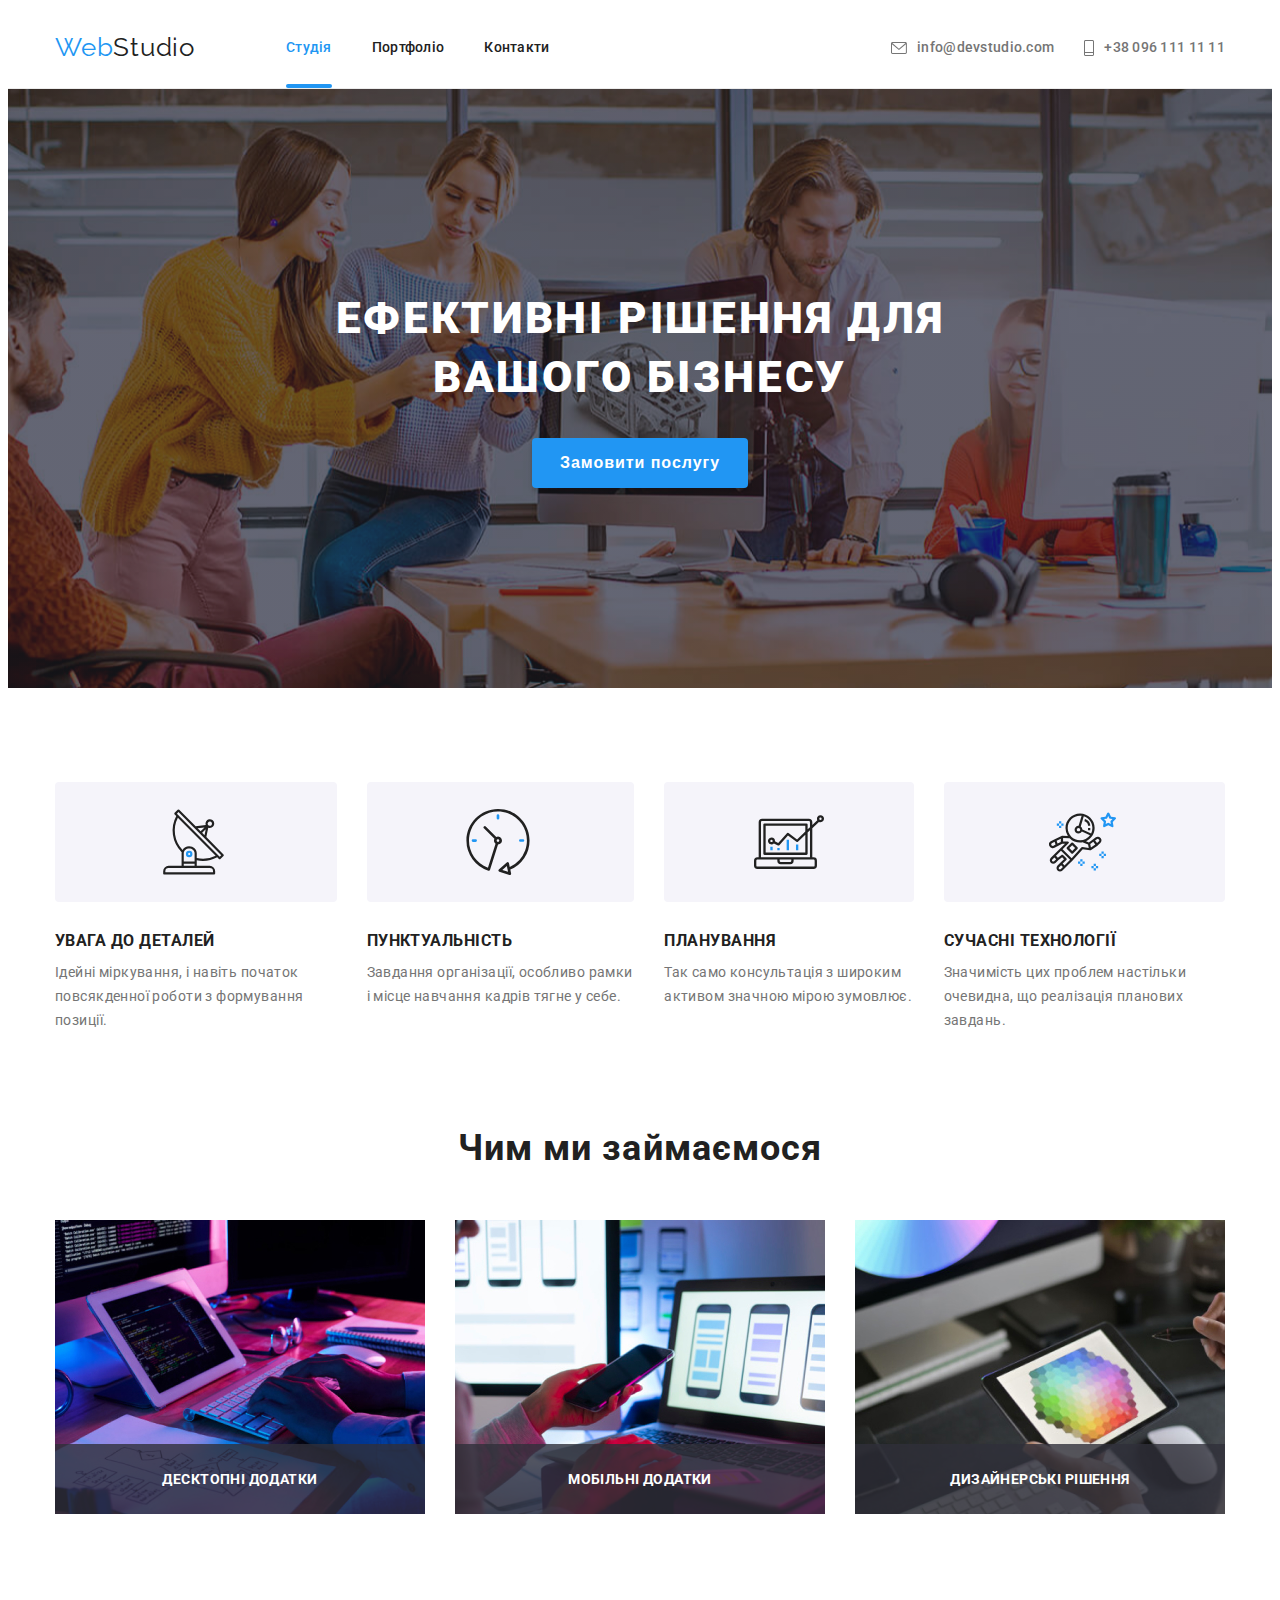
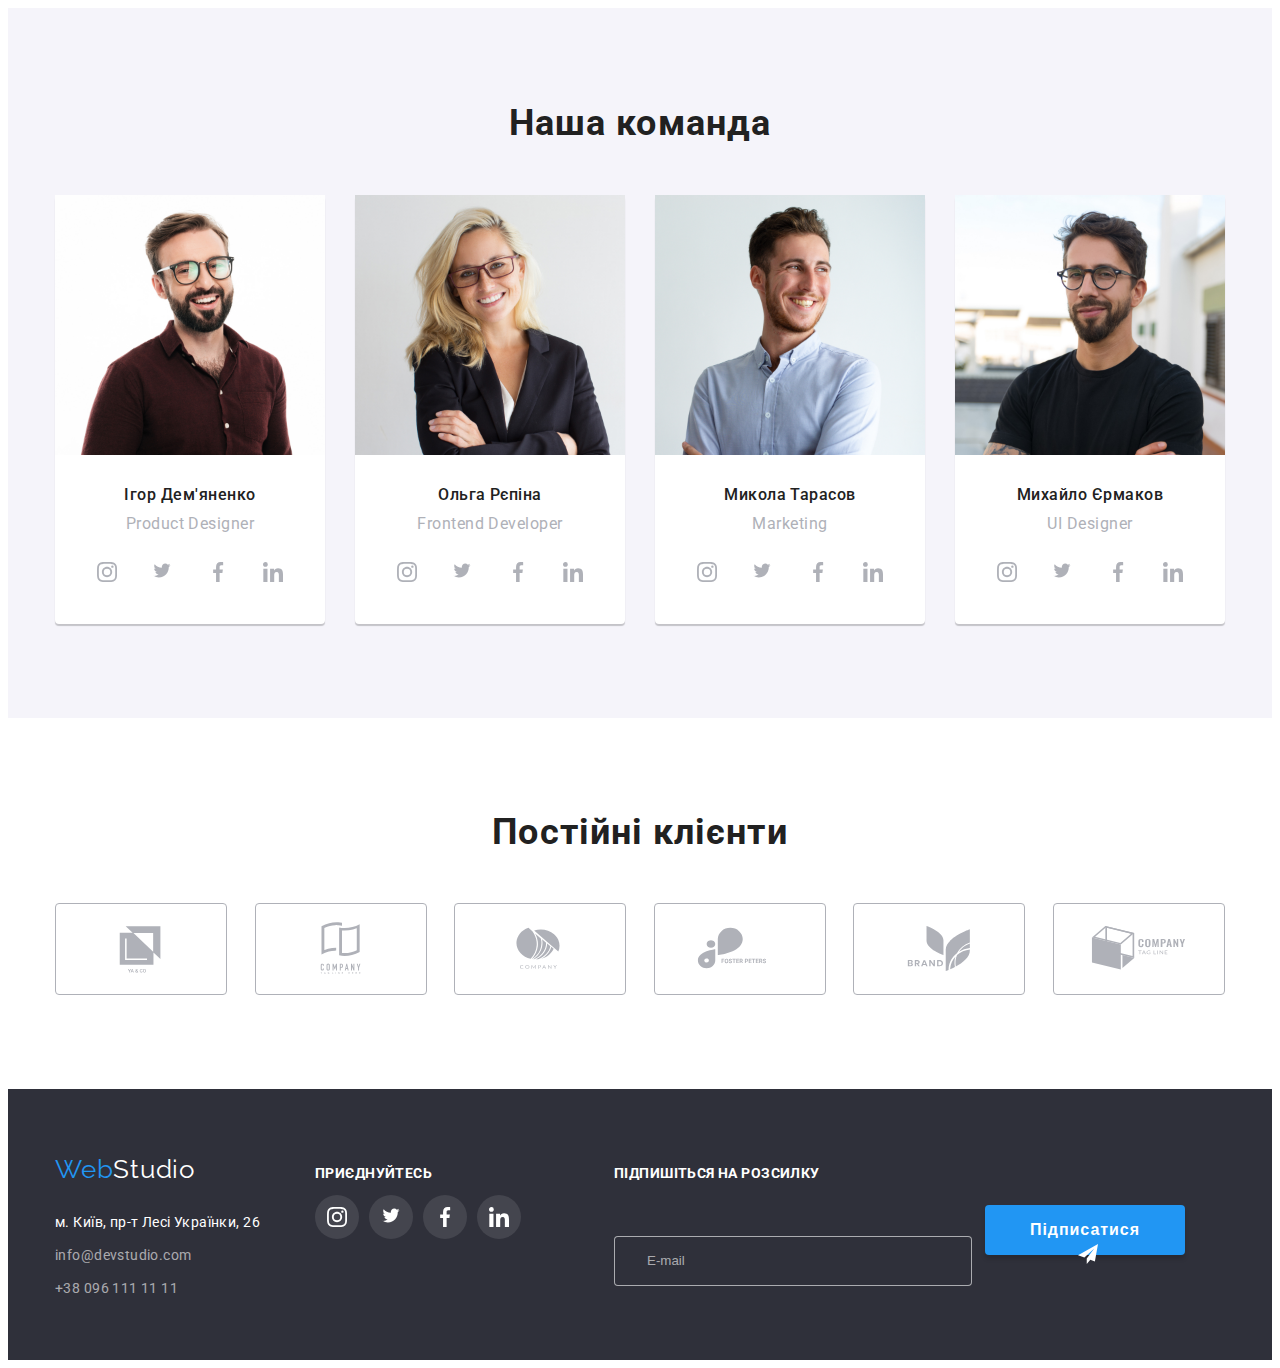
==== index.html @ 1c724699 "Home work 6" ====
<!DOCTYPE html>
<html lang="uk">

<head>
    <meta charset="UTF-8">
    <meta http-equiv="X-UA-Compatible" content="IE=edge">
    <meta name="viewport" content="width=device-width, initial-scale=1.0">
    <title>WebStudio</title>
    <link rel="preconnect" href="https://fonts.googleapis.com">
    <link rel="preconnect" href="https://fonts.gstatic.com" crossorigin>
    <link
        href="https://fonts.googleapis.com/css2?family=Raleway:wght@700&family=Roboto:wght@400;500;700;900&display=swap"
        rel="stylesheet">
    <link rel="stylesheet" href="https://cdnjs.cloudflare.com/ajax/libs/modern-normalize/1.1.0/modern-normalize.min.css"
        integrity="sha512-wpPYUAdjBVSE4KJnH1VR1HeZfpl1ub8YT/NKx4PuQ5NmX2tKuGu6U/JRp5y+Y8XG2tV+wKQpNHVUX03MfMFn9Q=="
        crossorigin="anonymous" referrerpolicy="no-referrer" />
    <link rel="stylesheet" href="./css/styles.css">
</head>

<body>
    <header class="header">
        <div class="container header-content">
            <nav class="menu-link">
                <a href="index.html" class="logo"><span class="blue">Web</span>Studio</a>
                <ul class="head-list">
                    <li class="list-nav"><a href="index.html" class="link active">Студія</a></li>
                    <li class="list-nav"><a href="portfolio.html" class="link">Портфоліо</a></li>
                    <li class="list-nav"><a href="" class="link">Контакти</a></li>
                </ul>
            </nav>

            <ul class="contacts">
                <li class="contacts-link">
                    <a href="mailto:info@devstudio.com" class="contact-link link">
                        <svg class="contact-icon envelope-contact">
                            <use href="./images/sprite.svg#icon-envelope" width="16px" height="12px"></use>
                        </svg><span>info@devstudio.com</span></a>
                </li>
                <li class="contacts-link">
                    <a href="tel:+380961111111" class="contact-link link">
                        <svg class="contact-icon phone-contact">
                            <use href="./images/sprite.svg#icon-mobile" width="10px" height="16px"></use>
                        </svg><span>+38 096 111 11 11</span></a>
                </li>
            </ul>
        </div>

    </header>


    <main>
        <!-- Ефективні рішення для вашого бізнесу -->
        <section class="interest hero">
            <div class="container">
                <h1 class="hero-title">Ефективні рішення для вашого бізнесу</h1>
                <button type="button" class="service" data-modal-open>Замовити послугу</button>
            </div>
        </section>

        <!-- Чим ми займаємося -->
        <section class="work-section">
            <div class="container">
                <h2 class="hidden">Плюси</h2>
                <ul class="work">
                    <li class="work-list">
                        <div class="work-preview">
                            <svg class="work-icon">
                                <use href="./images/sprite.svg#icon-antenna" width="65px" height="70px"></use>
                            </svg>

                        </div>
                        <h3 class="work-title">УВАГА ДО ДЕТАЛЕЙ</h3>
                        <p class="work-text">Ідейні міркування, і навіть початок повсякденної роботи з формування
                            позиції.
                        </p>
                    </li>
                    <li class="work-list">
                        <div class="work-preview">
                            <svg class="work-icon">
                                <use href="./images/sprite.svg#icon-clock" width="66px" height="70px"></use>
                            </svg>
                        </div>
                        <h3 class="work-title">ПУНКТУАЛЬНІСТЬ</h3>
                        <p class="work-text">Завдання організації, особливо рамки і місце навчання кадрів тягне у себе.
                        </p>
                    </li>
                    <li class="work-list">
                        <div class="work-preview">
                            <svg class="work-icon">
                                <use href="./images/sprite.svg#icon-diagram" width="70px" height="70px"></use>
                            </svg>
                        </div>
                        <h3 class="work-title">ПЛАНУВАННЯ</h3>
                        <p class="work-text">Так само консультація з широким активом значною мірою зумовлює.</p>
                    </li>
                    <li class="work-list">
                        <div class="work-preview">
                            <svg class="work-icon">
                                <use href="./images/sprite.svg#icon-astronaut" width="67px" height="70px"></use>
                            </svg>
                        </div>
                        <h3 class="work-title">СУЧАСНІ ТЕХНОЛОГІЇ</h3>
                        <p class="work-text">Значимість цих проблем настільки очевидна, що реалізація планових завдань.
                        </p>
                    </li>
                </ul>
            </div>
        </section>
        <section class="interest">
            <div class="container examples">
                <h2 class="examples-title">Чим ми займаємося</h2>
                <ul class="examples-list">
                    <li class="examples-list-li"><img src="./images/direction1.jpg" alt="напрям один" width="370">
                        <p class="examples-text">Десктопні додатки</p>
                    </li>
                    <li class="examples-list-li"><img src="./images/direction2.jpg" alt="напрям два" width="370">
                        <p class="examples-text">Мобільні додатки</p>
                    </li>
                    <li class="examples-list-li"><img src="./images/direction3.jpg" alt="напрям три" width="370">
                        <p class="examples-text">Дизайнерські рішення</p>
                    </li>
                </ul>
            </div>
        </section>

        <!-- Наша команда -->
        <section class="our-team interest">
            <div class="container">
                <h2 class="section-title">Наша команда</h2>
                <ul class="best-team">
                    <li class="best-team-item">

                        <img src="./images/igor.jpg" alt="перший член команди" width="270">
                        <div class="best-team-descr">
                            <h3 class="name">Ігор Дем'яненко</h3>
                            <p class="profession" lang="en">Product Designer</p>
                            <ul class="reset-list team-device">
                                <li>
                                    <a href="" class="apps">
                                        <svg class="team-application">
                                            <use href="./images/sprite.svg#icon-instagram" width="20px" height="20px">
                                            </use>
                                        </svg>
                                    </a>
                                </li>
                                <li>
                                    <a href="" class="apps">
                                        <svg class="team-application">
                                            <use href="./images/sprite.svg#icon-twitter" width="20" height="17"></use>
                                        </svg>
                                    </a>
                                </li>
                                <li>
                                    <a href="" class="apps">
                                        <svg class="team-application">
                                            <use href="./images/sprite.svg#icon-facebook" width="20px" height="20">
                                            </use>
                                        </svg>
                                    </a>
                                </li>
                                <li>
                                    <a href="" class="apps">
                                        <svg class="team-application">
                                            <use href="./images/sprite.svg#icon-linkedin" width="20" height="20"></use>
                                        </svg>
                                    </a>
                                </li>
                            </ul>
                        </div>
                    </li>
                    <li class="best-team-item">
                        <img src="./images/olga.jpg" alt="другий член команди" width="270">
                        <div class="best-team-descr">
                            <h3 class="name">Ольга Рєпіна</h3>
                            <p class="profession">Frontend Developer</p>
                            <ul class="reset-list team-device">
                                <li>
                                    <a href="" class="apps">
                                        <svg class="team-application">
                                            <use href="./images/sprite.svg#icon-instagram" width="20px" height="20px">
                                            </use>
                                        </svg>
                                    </a>
                                </li>
                                <li>
                                    <a href="" class="apps">
                                        <svg class="team-application">
                                            <use href="./images/sprite.svg#icon-twitter" width="20" height="17"></use>
                                        </svg>
                                    </a>
                                </li>
                                <li>
                                    <a href="" class="apps">
                                        <svg class="team-application">
                                            <use href="./images/sprite.svg#icon-facebook" width="20px" height="20">
                                            </use>
                                        </svg>
                                    </a>
                                </li>
                                <li>
                                    <a href="" class="apps">
                                        <svg class="team-application">
                                            <use href="./images/sprite.svg#icon-linkedin" width="20" height="20"></use>
                                        </svg>
                                    </a>
                                </li>
                            </ul>
                        </div>
                    </li>
                    <li class="best-team-item">
                        <img src="./images/mykola.jpg" alt="третій член команди" width="270">
                        <div class="best-team-descr">
                            <h3 class="name">Микола Тарасов</h3>
                            <p class="profession" lang="en">Marketing</p>
                            <ul class="reset-list team-device">
                                <li>
                                    <a href="" class="apps">
                                        <svg class="team-application">
                                            <use href="./images/sprite.svg#icon-instagram" width="20px" height="20px">
                                            </use>
                                        </svg>
                                    </a>
                                </li>
                                <li>
                                    <a href="" class="apps">
                                        <svg class="team-application">
                                            <use href="./images/sprite.svg#icon-twitter" width="20" height="17"></use>
                                        </svg>
                                    </a>
                                </li>
                                <li>
                                    <a href="" class="apps">
                                        <svg class="team-application">
                                            <use href="./images/sprite.svg#icon-facebook" width="20px" height="20">
                                            </use>
                                        </svg>
                                    </a>
                                </li>
                                <li>
                                    <a href="" class="apps">
                                        <svg class="team-application">
                                            <use href="./images/sprite.svg#icon-linkedin" width="20" height="20"></use>
                                        </svg>
                                    </a>
                                </li>
                            </ul>
                        </div>
                    </li>
                    <li class="best-team-item">
                        <img src="./images/mykhailo.jpg" alt="четвертий член команди" width="270">
                        <div class="best-team-descr">
                            <h3 class="name">Михайло Єрмаков</h3>
                            <p class="profession" lang="en">UI Designer</p>
                            <ul class="reset-list team-device">
                                <li>
                                    <a href="" class="apps">
                                        <svg class="team-application">
                                            <use href="./images/sprite.svg#icon-instagram" width="20px" height="20px">
                                            </use>
                                        </svg>
                                    </a>
                                </li>
                                <li>
                                    <a href="" class="apps">
                                        <svg class="team-application">
                                            <use href="./images/sprite.svg#icon-twitter" width="20" height="17"></use>
                                        </svg>
                                    </a>
                                </li>
                                <li>
                                    <a href="" class="apps">
                                        <svg class="team-application">
                                            <use href="./images/sprite.svg#icon-facebook" width="20px" height="20">
                                            </use>
                                        </svg>
                                    </a>
                                </li>
                                <li>
                                    <a href="" class="apps">
                                        <svg class="team-application">
                                            <use href="./images/sprite.svg#icon-linkedin" width="20" height="20"></use>
                                        </svg>
                                    </a>
                                </li>
                            </ul>
                        </div>
                    </li>
                </ul>
            </div>
        </section>
        <section class="clients">
            <div class="container">
                <h2 class="clients-regular">Постійні клієнти</h2>
                <ul class="reset-list clients-picture">
                    <li class="clients-descr">
                        <a href="" class="clients-company">
                            <svg class="clients-name">
                                <use href="./images/sprite.svg#icon-yaco" width="106" height="60"></use>
                            </svg>

                        </a>
                    </li>

                    <li class="clients-descr">
                        <a href="" class="clients-company">
                            <svg class="clients-name">
                                <use href="./images/sprite.svg#icon-tagline" width="106" height="60"></use>
                            </svg>
                        </a>
                    </li>
                    <li class="clients-descr">
                        <a href="" class="clients-company">
                            <svg class="clients-name">
                                <use href="./images/sprite.svg#icon-company" width="106" height="60"></use>
                            </svg>
                        </a>
                    </li>
                    <li class="clients-descr">
                        <a href="" class="clients-company">
                            <svg class="clients-name">
                                <use href="./images/sprite.svg#icon-foster" width="106" height="60"></use>
                            </svg>
                        </a>
                    </li>
                    <li class="clients-descr">
                        <a href="" class="clients-company">
                            <svg class="clients-name">
                                <use href="./images/sprite.svg#icon-brand" width="106" height="60"></use>
                            </svg>
                        </a>
                    </li>
                    <li class="clients-descr">
                        <a href="" class="clients-company">
                            <svg class="clients-name">
                                <use href="./images/sprite.svg#icon-companytagline" width="106" height="60"></use>
                            </svg>
                        </a>
                    </li>

                </ul>
            </div>
        </section>
    </main>
    <footer class="footer">
        <div class="container footer-wrapper">
            <div class="footer-option">
                <a href="index.html" class="logo-footer"><span class="blue">Web</span>Studio</a>
                <address>

                    <ul class="footer-list">
                        <li class="footer-list-item">
                            <a href="https://www.google.com/maps/place/%D0%9B%D0%B5%D1%81%D0%B8+%D0%A3%D0%BA%D1%80%D0%B0%D0%B8%D0%BD%D0%BA%D0%B8+7/@50.4340225,30.5316546,17z/data=!3m1!4b1!4m5!3m4!1s0x40d4cfd612e83011:0x87edecf81f4151b6!8m2!3d50.4340225!4d30.5316546"
                                class="footer-list">м.
                                Київ, пр-т Лесі Українки, 26</a>
                        </li>
                        <li class="footer-list-item">
                            <a href="mailto:info@devstudio.com" class="footer-nav">info@devstudio.com</a>
                        </li>
                        <li class="footer-list-item">
                            <a href="tel:+380961111111" class="footer-nav">+38 096 111 11 11</a>
                        </li>
                    </ul>
                </address>
            </div>
            <div class="footer-apps">
                <p class="enjoy">приєднуйтесь</p>
                <ul class="reset-list footer-list-nav">

                    <li>
                        <a href="" class="apps social-apps">
                            <svg class="team-application">
                                <use href="./images/sprite.svg#icon-instagram" width="20px" height="20px"></use>
                            </svg>
                        </a>
                    </li>
                    <li>
                        <a href="" class="apps social-apps">
                            <svg class="team-application">
                                <use href="./images/sprite.svg#icon-twitter" width="20" height="17"></use>
                            </svg>
                        </a>
                    </li>
                    <li>
                        <a href="" class="apps social-apps">
                            <svg class="team-application">
                                <use href="./images/sprite.svg#icon-facebook" width="20px" height="20"></use>
                            </svg>
                        </a>
                    </li>
                    <li>
                        <a href="" class="apps social-apps">
                            <svg class="team-application">
                                <use href="./images/sprite.svg#icon-linkedin" width="20" height="20"></use>
                            </svg>
                        </a>
                    </li>
                </ul>
            </div>



            <form class="footer-form">
                <div class="footer-form-filing">
                    <p class="footer-input-item">Підпишіться на розсилку</p>
                    <label class="footer-label" for="mail"></label>
                    <input class="footer-input" type="email" name="mail" id="mail" placeholder="E-mail">
                    <button class="footer-input-btn" type="submit"><span class="footer-input-text">Підписатися</span>
                        <svg class="footer-icon-input">
                            <use href="./images/sprite.svg#icon-icon-send" width="20" height="20">
                            </use>
                        </svg></button>
                </div>
            </form>
        </div>

    </footer>



    <div class="backdrop is-hidden" data-modal="">
        <div class="modal">
            <button class="close-btn-modal" data-modal-close>
                <svg class="btn-modal" width="12" height="12">
                    <use href="./images/sprite.svg#icon-close">
                    </use>
                </svg> </button>


            <form class="form">
                <p class="form-title">Залиште свої дані, ми вам передзвонимо</p>

                <label for="name" class="form-label">Ім'я</label>
                <div class="modal-wrap">
                    <input class=" form-input " type="text" name="name" id="name" />
                    <svg class="modal-icon">
                        <use href="./images/sprite.svg#icon-person" width="18" height="18">
                        </use>
                    </svg>
                </div>

                <label for="tel" class="form-label">Телефон</label>
                <div class="modal-wrap ">
                    <input class="form-input" type="tel" name="tel" id="tel" />
                    <svg class="modal-icon" width="13" height="13">
                        <use href="./images/sprite.svg#icon-phone-black-18dp-1">
                        </use>
                    </svg>
                </div>

                <label for="mail" class="form-label">Пошта</label>
                <div class="modal-wrap">
                    <input class="form-input" type="email" name="mail" id="mail" />
                    <svg class="modal-icon" width="15" height="12">
                        <use href="./images/sprite.svg#icon-email-black-18dp-1">
                        </use>
                    </svg>
                </div>



                <label for="mail" class="comment form-label">Коментар</label>
                <textarea class="form-input modal-area" id="comment" placeholder="Введіть текст"></textarea>


                <input class="checkbox-input" type="checkbox" name="text" value="text" id="text">
                <label class="modal-checkbox" for="text">
                    <div class="costom-checkbox">
                        <svg class="checkbox-icon" widht="11" height="8">
                            <use href="./images/sprite.svg#icon-Vector-6"></use>
                        </svg>
                    </div>
                    <p class="checkbox-text-item">Погоджуюся з розсилкою та
                        приймаю <a href="" class="modal-checkbox-signature">Умови
                            договору</a></p>
                </label>







                <button class="form-btn form-input" type="submit">Відправити</button>
            </form>
        </div>
    </div>
    <script src="./js/modal.js"></script>
</body>

</html>
---- css/styles.css ----
html {
  box-sizing: border-box;
}

*,
*::before,
*::after {
  box-sizing: inherit;
}

:root {
  --title-text-color: #212121;
  --main-color-text: #757575;
  --secondary-color-text: #2196F3;
  --body-color-basic: #FFFFFF;
  --button-background: rgba(245, 244, 250, 1);
  --icon-color: rgba(175, 177, 184, 1);
}

body {
  font-family: 'Roboto', sans-serif;
  background-color: var(--body-color-basic);
  color: var(--title-text-color);
  font-size: 14px;

}

.hidden {
  visibility: hidden;
  overflow: hidden;
  height: 0;
  margin: 0;
}

.reset-list {
  margin: 0;
  padding: 0;
}

.reset-list li {
  list-style: none;
}

.interest {
  padding-top: 94px;
  padding-bottom: 94px;
}

.container {
  box-sizing: border-box;
  width: 1200px;
  padding: 0 15px;
  margin: 0 auto;
}

/* head */
.header {
  border-bottom: 1px solid rgba(236, 236, 236, 1);
}

.header-content {
  display: flex;
  justify-content: space-between;
  align-items: center;
}

.menu-link {
  display: flex;
  justify-content: space-between;
  align-items: center;
}

.logo {
  font-family: 'Raleway', sans-serif;
  font-size: 26px;
  line-height: 1.6;
  margin-right: 91px;
  text-decoration: none;
  color: var(--title-text-color);
  letter-spacing: 0.03em;

}

.logo .blue {
  color: var(--secondary-color-text);
}

.white {
  color: var(--body-color-basic);
}

.head-list {
  padding: 0;
  margin: 0;
  align-items: center;
  display: flex;
  letter-spacing: 0.02em;
  list-style: none;
}

.list-nav {
  padding-top: 30px;
  padding-bottom: 30px;
  margin-right: 40px;


}

.list-nav:last-child {
  margin: 0;
}

.link {
  position: relative;
  font-weight: 500;
  line-height: 1.4;
  text-decoration: none;
  color: var(--title-text-color);
  letter-spacing: 0.02em;
  transition-duration: 250ms;
  transition-property: color;
  transition-timing-function: cubic-bezier(0.4, 0, 0.2, 1);


}

.contacts .link {
  color: var(--main-color-text);
}

.link:hover,
.link:focus,
.link.active {
  color: var(--secondary-color-text);

}

.link.active::after {
  content: '';
  position: absolute;
  left: 0;
  bottom: -33px;

  display: block;
  width: 100%;
  height: 4px;
  border-radius: 2px;
  background-color: var(--secondary-color-text);

}



.contacts {
  display: flex;
  list-style-type: none;
  margin: 0;
  padding: 0;
}



.contacts-link {

  margin-right: 30px;

}

.contact-link {
  display: flex;
  gap: 10px;
  align-items: center;
  transition-duration: 250ms;
  transition-property: color, fill;
  transition-timing-function: cubic-bezier(0.4, 0, 0.2, 1);
}


.contact-link:hover .contact-icon,
.contact-link:focus .contact-icon {
  fill: var(--secondary-color-text);

}

.phone-contact {
  width: 10px;
  height: 16px;
}

.envelope-contact {
  width: 16px;
  height: 12px;
}

.contact-icon {
  fill: var(--main-color-text);
}


.contacts li:last-child {
  margin-right: 0;
}


/* main studio */

/* choose */
.hero {
  background-color: #2F303A;
  text-align: center;
  padding-top: 200px;
  padding-bottom: 200px;
  background-image: linear-gradient(rgba(47, 48, 58, 0.4), rgba(47, 48, 58, 0.4)), url(../images/bg.png);
  background-position: center;
  background-repeat: no-repeat;
  max-width: 1600px;
  margin: 0 auto;
}

.hero-title {
  margin: 0 auto 30px auto;
  width: 696px;
  color: var(--body-color-basic);
  font-weight: 900;
  font-size: 44px;
  line-height: 1.36;
  text-transform: uppercase;
  text-align: center;
  letter-spacing: 0.06em;
}

.service {
  width: 216px;
  height: 50px;
  border: none;
  background: var(--secondary-color-text);
  box-shadow: 0px 4px 4px rgba(0, 0, 0, 0.15);
  border-radius: 4px;
  font-weight: 700;
  font-size: 16px;
  line-height: 1.9;
  text-align: center;
  color: var(--body-color-basic);
  cursor: pointer;
  letter-spacing: 0.06em;
}

/* <!-- Чим ми займаємося --> */
.work-section {
  padding: 94px 0 0 0;
}

.work {
  display: flex;
  gap: 30px;
  margin: 0;
  padding: 0;
  justify-content: space-between;
  line-height: 1.2;
  color: var(--title-text-color);
  list-style: none;
}


.work-title {
  line-height: 1.15;
  text-transform: uppercase;
  letter-spacing: 0.03em;
  padding: 0;
  margin: 0;
}


.work-text {
  line-height: 1.71;
  color: var(--main-color-text);
  letter-spacing: 0.03em;
  padding: 0;
  margin: 10px 0 0 0;
}

.work-preview {

  display: flex;
  justify-content: center;
  align-items: center;
  text-align: center;
  margin-bottom: 30px;
  border-radius: 4px;
  min-height: 120px;
  background-color: var(--button-background);
}



.examples-text {
  position: absolute;
  background-color: rgba(47, 48, 58, 0.8);
  width: 100%;


}


.work-icon {
  width: 70px;
  height: 70px;
}

/* Приклади */
.examples-title {
  padding: 0;
  margin: 0 0 50px 0;
  font-size: 36px;
  Line-height: 1.2;
  letter-spacing: 0.03em;
  text-align: center;
  color: var(--title-text-color);
  letter-spacing: 0.03em;
}

img {
  display: block;
}

.examples-list {
  display: flex;
  justify-content: space-between;
  list-style-type: none;
  margin: 0;
  padding: 0;
}

.examples-list-li {
  position: relative;
}

.examples-text {
  position: absolute;
  display: flex;
  justify-content: center;
  align-items: center;
  bottom: 0;
  left: 0;
  margin: 0;
  width: 100%;
  height: 70px;
  font-weight: 700;
  letter-spacing: 0.03em;
  text-transform: uppercase;
  background-color: rgba(47, 48, 58, 0.8);

  color: var(--body-color-basic);
}

.examples-list li:last-child {
  margin-right: 0;
}

/* < !-- Наша команда --> */
.section-title {
  margin: 0 0 50px 0;
  font-size: 36px;
  line-height: 1.2;
  text-align: center;
  letter-spacing: 0.03em;
}

.our-team {

  background-color: rgba(245, 244, 250, 1);
}

.best-team {
  display: flex;
  padding: 0;
  margin: 0;
  font-size: 36px;
  line-height: 1.2;
  color: var(--title-text-color);
  list-style-type: none;
  letter-spacing: 0.03em;
}


.best-team-item {
  margin-right: 30px;
  background-color: var(--body-color-basic);
  border-radius: 4px;
  box-shadow: 0px 2px 1px 0px rgba(0, 0, 0, 0.2);

}

.team-application {
  fill: var(--icon-color);
  width: 20px;
  height: 20px;
}

.apps.social-apps .team-application {
  fill: var(--body-color-basic);
}

.apps {
  display: flex;
  justify-content: center;
  align-items: center;
  text-decoration: none;
  width: 44px;
  height: 44px;
  border-radius: 50%;
  background-color: rgba(255, 255, 255, 0.1);
  margin-right: 10px;
  transition-duration: 250ms;
  transition-property: background-color;
  transition-timing-function: cubic-bezier(0.4, 0, 0.2, 1);

}

.apps:last-child {
  margin-right: 0;
}

.apps:hover,
.apps:focus {
  background-color: var(--secondary-color-text);
}

.apps:hover .team-application,
.apps:focus .team-application {
  fill: var(--body-color-basic);
}



.team-device {
  display: flex;
  justify-content: space-between;
  margin-top: 16px;
}

.best-team-item:last-child {
  margin-right: 0;
}

.best-team-descr {
  padding: 30px;
}

.name {
  font-weight: 500;
  margin: 0 0 10px 0;
  font-size: 16px;
  line-height: 1.2;
  letter-spacing: 0.03em;
  text-align: center;
}

.profession {
  color: var(--icon-color);
  margin: 0;
  font-size: 16px;
  line-height: 1.2;
  text-align: center;
  letter-spacing: 0.03em;
}

/* заголовок */
.clients-regular {
  margin: 0 0 50px 0;
  padding: 0;
  text-align: center;
  font-size: 36px;
  line-height: 1.16;
  letter-spacing: 0.03em;
}

.clients {
  padding: 94px 0;
}

.clients-list {
  display: flex;
}

.clients-picture {
  display: flex;
  margin: 0;
  justify-content: space-between;
  align-items: center;

  list-style: none;
  padding: 0;
}

.clients-company {
  display: flex;
  justify-content: center;
  align-items: center;
  width: 172px;
  height: 92px;
  border: 1px solid var(--icon-color);
  border-radius: 4px;
  transition-duration: 250ms;
  transition-property: bordrer-color, fill;
  transition-timing-function: cubic-bezier(0.4, 0, 0.2, 1);


}

.clients-descr {
  display: flex;
}

.clients-name {
  width: 106px;
  height: 60px;
  fill: var(--icon-color);
}

.clients-company:hover .clients-name,
.clients-company:focus .clients-name {
  fill: var(--secondary-color-text);
}

.clients-picture {
  display: flex;
}


/* portfolio */


.filter {
  display: flex;
  gap: 8px;
  justify-content: center;
  margin-bottom: 50px;
}

.menu-button {
  background-color: var(--button-background);
  font-weight: 500;
  font-size: 16px;
  line-height: 1.6;
  color: var(--title-text-color);
  border-radius: 4px;
  border: none;
  font-family: inherit;
  letter-spacing: 0.03em;
  padding: 6px 25px;
  height: 38px;
  border-radius: 4px;
  transition-duration: 250ms;
  transition-property: color, background-color, box-shadow;
  transition-timing-function: cubic-bezier(0.4, 0, 0.2, 1);

}


.menu-button:hover,
.menu-button:focus {
  background-color: var(--secondary-color-text);
  color: rgba(245, 244, 250, 1);
  cursor: pointer;
  box-shadow: 0px 2px 2px 0px rgba(0, 0, 0, 0.12);

}


.descr {
  display: flex;
  flex-wrap: wrap;
  gap: 30px;
  padding: 0;
  margin: 0;
  list-style-type: none;
  text-decoration: none;
}


.features-descr {
  padding: 20px 24px;
}

.title {
  margin: 0 0 4px 0;
  font-size: 18px;
  line-height: 2;
  letter-spacing: 2px;
  color: var(--title-text-color);
  text-decoration: none;
  letter-spacing: 0.06em;
}


.card {
  display: block;
  box-shadow: 0 0 1px #888;
  text-decoration: none;


}

.card:hover {
  box-shadow: 1px 4px 6px 0px rgba(0, 0, 0, 0.16),
    0px 4px 4px 0px rgba(0, 0, 0, 0.06),
    0px 1px 1px 0px rgba(0, 0, 0, 0.12);
}

.card-text {
  position: relative;
  overflow: hidden;
}

.card-img {
  margin: 0;
  display: block;
}

.card-offers {
  position: absolute;
  height: 100%;
  width: 100%;
  margin: 0;
  padding: 0 24px;
  top: 0;
  left: 0;
  font-size: 18px;
  line-height: 1.5;

  background-color: var(--secondary-color-text);
  color: var(--body-color-basic);
  display: flex;
  justify-content: center;
  align-items: center;

  transition-duration: 250ms;
  transition-property: transform;
  transition-timing-function: cubic-bezier(0.4, 0, 0.2, 1);
  transform: translateY(101%);
}

.card:hover .card-offers,
.card:focus .card-offers {
  transform: translateY(0);
}

.menu {
  margin: 0;
  font-size: 16px;
  line-height: 1.9;
  color: var(--main-color-text);
  letter-spacing: 0.03em;
}

/* footer */

.footer {
  padding-top: 60px;
  padding-bottom: 60px;
  background-color: #2F303A;
}

.logo-footer {
  font-family: 'Raleway', sans-serif;
  font-size: 26px;
  line-height: 1.6;
  text-decoration: none;
  color: var(--body-color-basic);
  letter-spacing: 0.03em;
}

.logo-footer .blue {
  color: var(--secondary-color-text);
}

.footer-list {
  padding: 0;
  margin: 20px 0 0 0;
  line-height: 1.7;
  color: var(--body-color-basic);
  text-decoration: none;
  list-style: none;
  font-style: normal;
  letter-spacing: 0.03em;
}

.footer-list-item {
  margin-bottom: 9px;
}

.footer-list-item:last-child {
  margin-bottom: 0;
}

.footer-nav {
  line-height: 1.7;
  color: rgba(255, 255, 255, 0.6);
  text-decoration: none;
  font-style: normal;
  Letter-spacing: 0.03em;
  transition-duration: 250ms;
  transition-property: color;
  transition-timing-function: cubic-bezier(0.4, 0, 0.2, 1);

}

.footer-wrapper {
  display: flex;
  align-items: baseline;
}

.footer-option {

  width: 230px;
  margin: 0;
  padding: 0;
}



.footer-apps {
  margin: 12px 0 0 30px;
  padding: 0;
}

.enjoy {
  margin: 0 0 20px 0;
  font-weight: 700;
  font-size: 14px;
  line-height: 1.14px;
  letter-spacing: 0.03em;
  text-transform: uppercase;
  color: rgba(255, 255, 255, 1);

}

.footer-list-nav {
  gap: 10px;
  display: flex;
  justify-content: space-between;
  align-items: center;
}



.footer-nav:hover,
.footer-nav:focus {
  color: var(--secondary-color-text);

}

/* модальне вікно */


.is-hidden {
  visibility: hidden;
  opacity: 0;
  pointer-events: none;

}

.is-hidden .modal {
  scale: 0;
}

.backdrop {
  position: fixed;
  top: 0;
  left: 0;
  width: 100%;
  height: 100%;
  background-color: rgba(0, 0, 0, 0.2);

  transition-duration: 250ms;
  transition-property: opacity, visibility;
  transition-timing-function: cubic-bezier(0.4, 0, 0.2, 1);




}

.modal {
  width: 528px;
  height: 581px;
  background-color: var(--body-color-basic);

  top: 0;
  left: 0;
  right: 0;
  bottom: 0;
  margin: auto;
  padding: 40px;
  position: absolute;
  transition-duration: 250ms;
  transition-property: scale;
  transition-timing-function: cubic-bezier(0.4, 0, 0.2, 1);

}

.close-btn-modal {
  width: 30px;
  height: 30px;
  display: flex;
  position: absolute;
  justify-content: center;
  align-items: center;
  border: 1px solid rgba(0, 0, 0, 0.1);
  border-radius: 50%;
  cursor: pointer;
  top: 8px;
  right: 8px;
  background-color: rgb(255, 255, 255);
}

.close-btn-modal:hover,
.close-btn-modal:focus {
  fill: var(--secondary-color-text);
}

.btn-modal {
  width: 12px;
  height: 12px;

}




.form-title {
  margin: 0;
  font-weight: 700;
  font-size: 20px;
  line-height: 1.8;
  text-align: center;
  color: black;
  letter-spacing: 0.03em;


}

.form {
  font-size: 12px;
  line-height: 1.5;
  /* margin: 40px; */
}

.form-label {
  display: block;
  margin: 12px auto 4px;
  color: rgba(117, 117, 117, 1);

}

.form-input {
  border: 1px solid rgba(33, 33, 33, 0.2);
  outline: transparent;
  padding-left: 42px;
  border-radius: 4px;
  height: 40px;
  width: 100%;
  margin: 0;
  z-index: 2;
  background-color: transparent;
}

.modal-wrap {
  position: relative;
  display: flex;
  align-items: center;
}

.modal-icon {
  position: absolute;
  left: 15px;
  width: 18px;
  height: 18px;
  fill: rgba(33, 33, 33, 1);
  z-index: 1;
}

#comment {
  margin: 0;
  padding: 0;
  padding: 12px 16px;
  resize: none;
  width: 448px;
  height: 120px;
}

.form-input:hover,
.form-input:focus {
  cursor: pointer;
  border: 1px solid var(--secondary-color-text);
  transition-property: border;
  transition-duration: 250ms;
  transition-timing-function: cubic-bezier(0.4, 0, 0.2, 1);
}

.form-input:hover+.modal-icon,
.form-input:focus+.modal-icon {
  fill: var(--secondary-color-text);
}

.form-btn {
  display: block;
  font-weight: 700;
  font-size: 16px;
  line-height: 1, 87;
  letter-spacing: 0.06em;
  color: var(--body-color-basic);
  background-color: var(--secondary-color-text);
  border: 0;
  padding: 0;
  width: 200px;
  height: 50px;
  margin: 0 auto;
}


.modal-chekbox-item {
  margin-top: 13px;
}

.modal-checkbox-label {
  line-height: 1.7;
  letter-spacing: 0.03em;
  color: rgba(117, 117, 117, 1);
}




.footer-form-filing {
  display: block;
  margin-left: 93px;
  padding: 0;
}

.footer-input-item {
  margin: 0 0 20px 0;
  font-weight: 700;
  font-size: 14px;
  line-height: 1.14px;
  letter-spacing: 0.03em;
  text-transform: uppercase;
  color: rgba(255, 255, 255, 1);
}

.footer-form {
  padding: 0;
}

.footer-input {
  padding-left: 16px;
  width: 358px;
  height: 50px;
  border: none;
  background-color: #2F303A;
  border: 1px solid rgba(255, 255, 255, 0.6);
  border-radius: 4px;
}

.footer-input::placeholder {
  color: rgba(255, 255, 255, 0.6);
  padding-left: 16px;

}


.footer-input-btn {

  width: 200px;
  height: 50px;
  margin: 10px;
  padding: 10px 28px;
  line-height: 1, 9;
  letter-spacing: 0.06em;
  color: white;

  background-color: var(--secondary-color-text);
  border: transparent;
  border-radius: 4px;
  box-shadow: 0px 4px 4px rgba(0, 0, 0, 0.15);
  transition: 250ms bacground-color cubic-bezier(0.4, 0, 0.2, 1);
}


.footer-input-text {

  font-weight: 700;
  font-size: 16px;
  line-height: 1.87;
  letter-spacing: 0.06em;
  text-align: center;
  color: var(--body-color-basic);
}

.footer-icon-input {
  vertical-align: bottom;
  margin-left: 10px;
  fill: var(--body-color-basic);
  width: 24px;
  height: 24px;
}


/* чекбокс! */
.checkbox-input {
  position: absolute;
  opacity: 0;
  z-index: -1;
}

.costom-checkbox {
  position: relative;
  display: flex;
  justify-content: center;
  width: 16px;
  height: 15px;
  align-items: center;
  border-radius: 2px;
  border: 2px solid var(--title-text-color);

}

.modal-checkbox {
  display: flex;
  align-items: center;
  gap: 7px;
  margin-left: 14px;
}




.modal-checkbox .modal-checkbox-signature {
  color: var(--secondary-color-text);
  margin: 0;
  line-height: calc(24/14);
  letter-spacing: 0.03em;
}


.modal-checkbox .modal-checkbox-signature {
  color: var(--secondary-color-text);
}

.checkbox-icon {
  opacity: 0;

}

.checkbox-input:checked+.modal-checkbox .costom-checkbox {
  background-color: var(--secondary-color-text);
  border-color: var(--secondary-color-text);
}

.checkbox-input:checked+.modal-checkbox .costom-checkbox .checkbox-icon {
  opacity: 1;
}
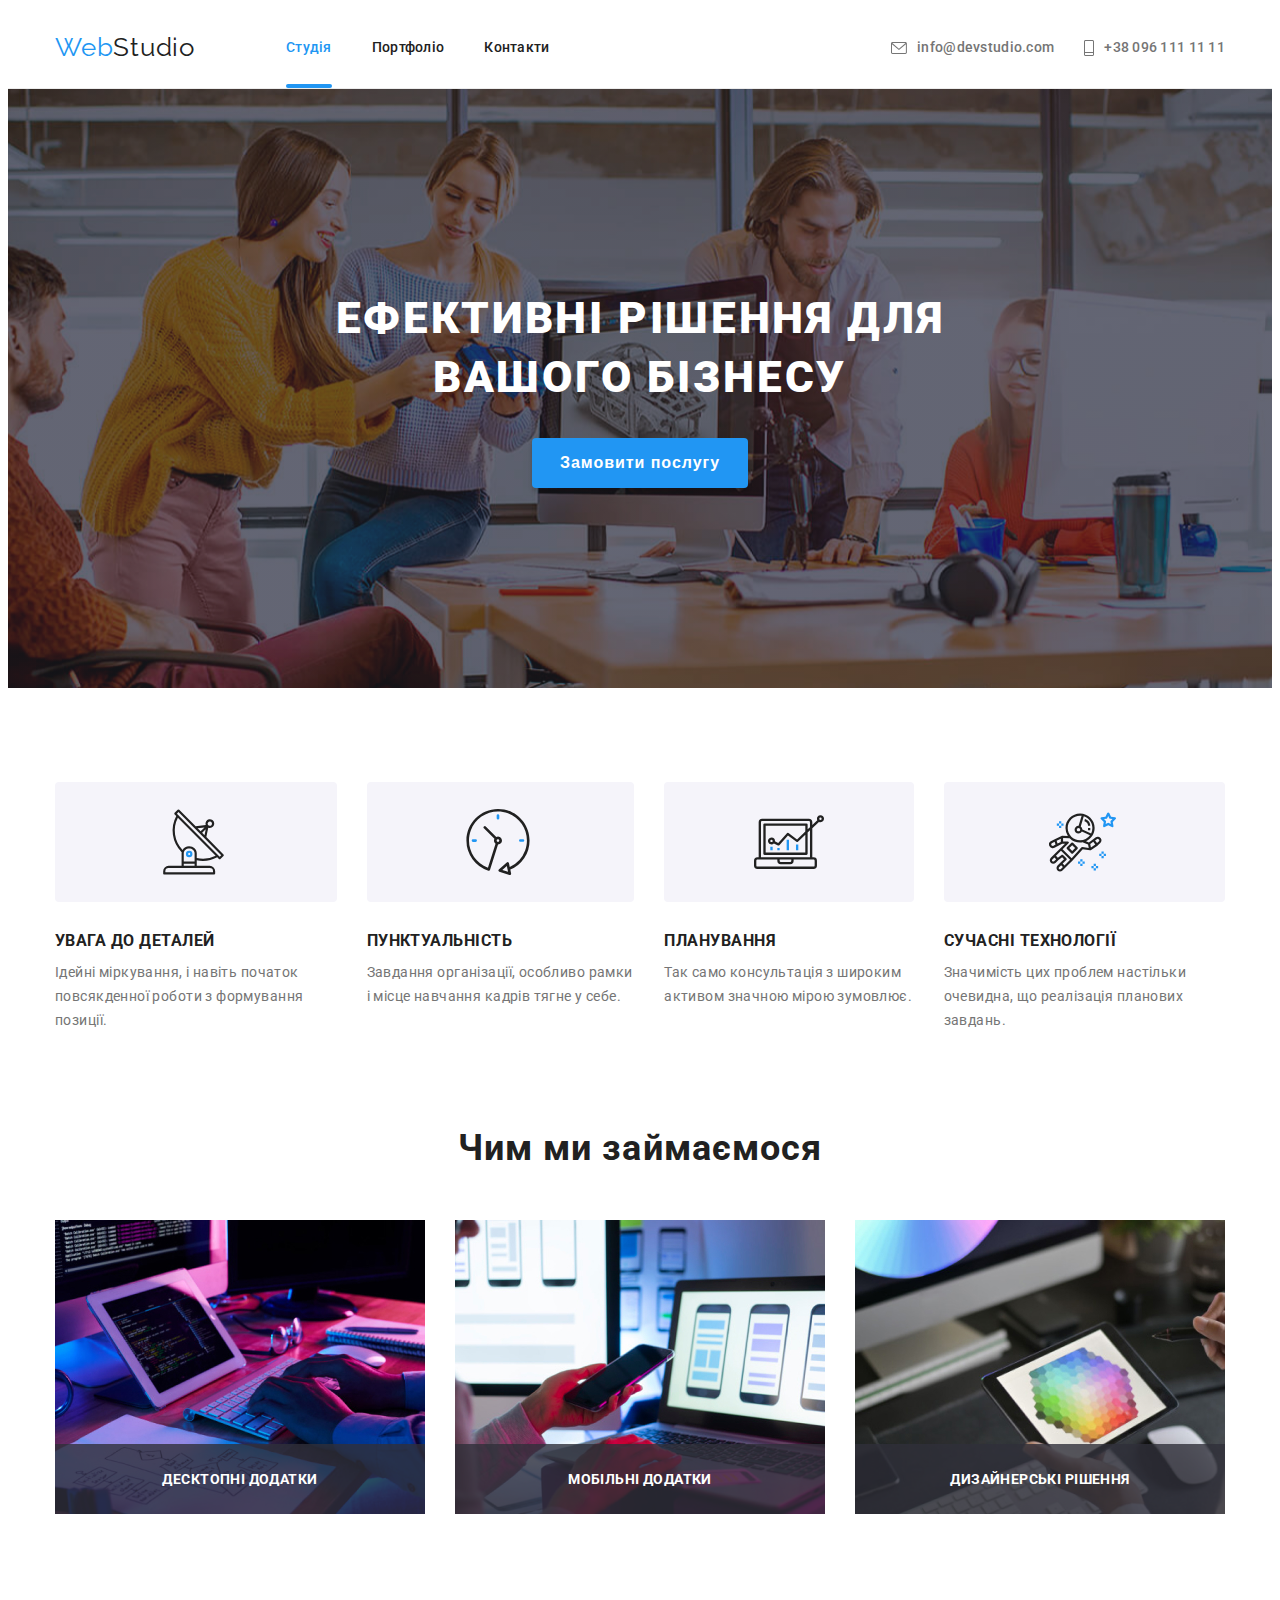
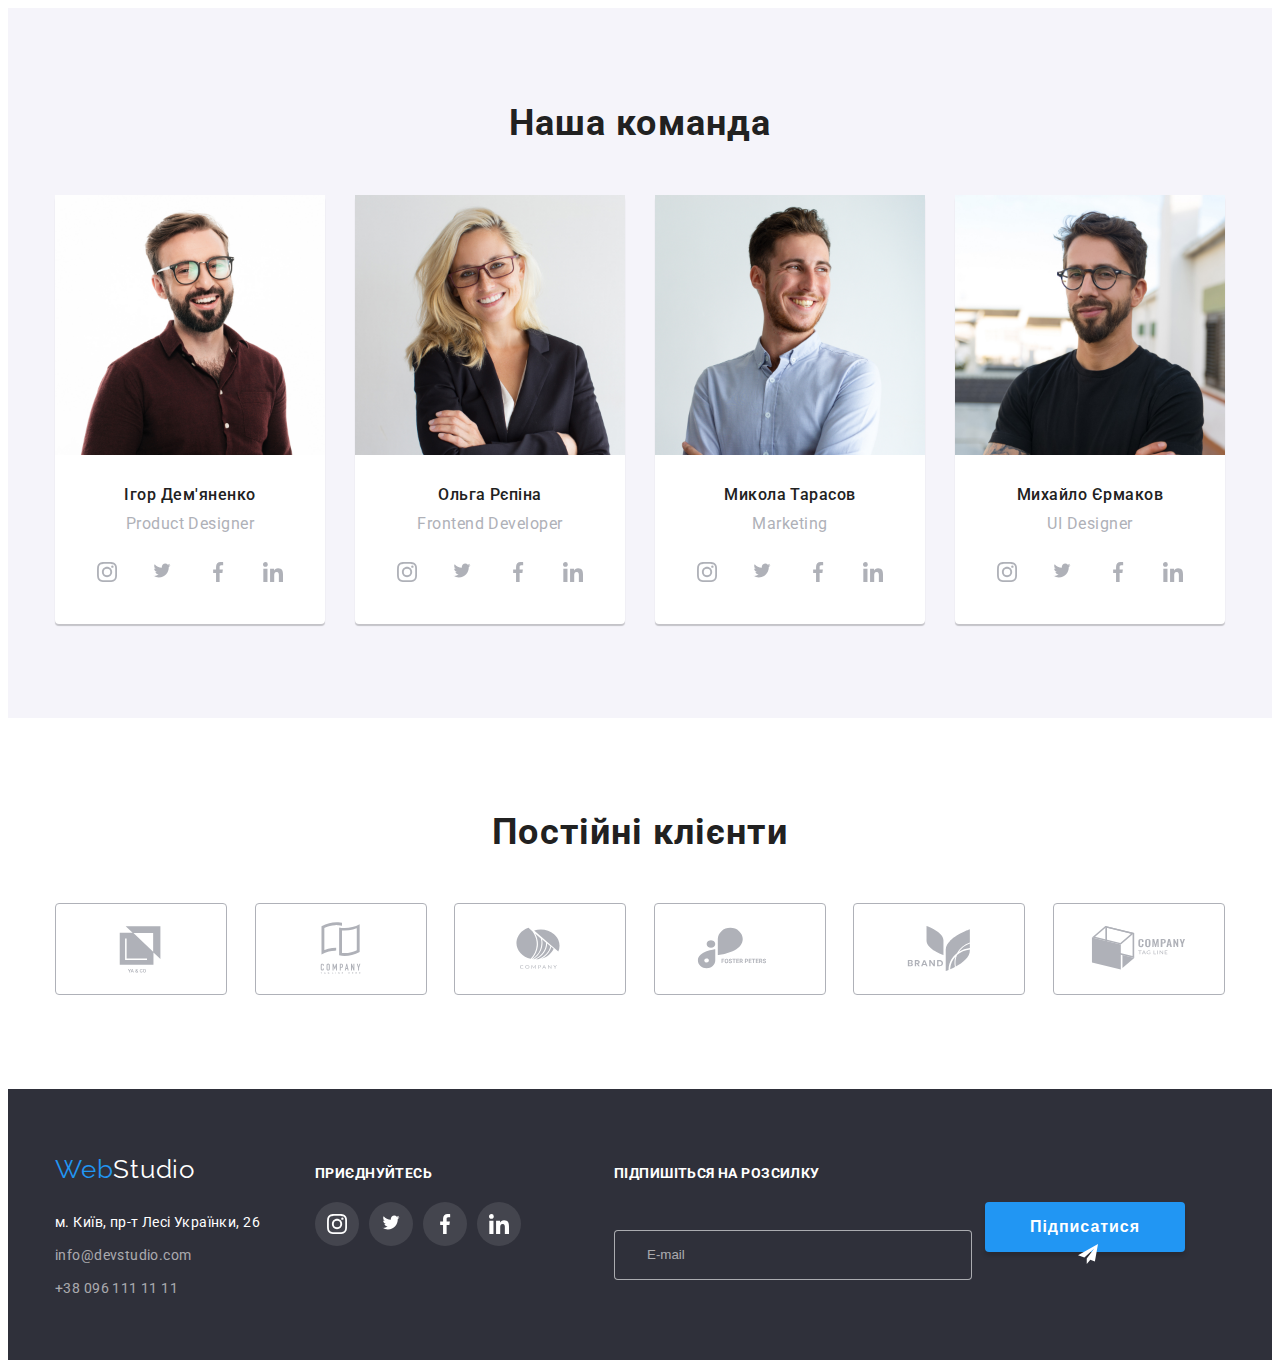
==== commit 0e0b7da9: "Виправлення" ====
--- a/index.html
+++ b/index.html
@@ -398,19 +398,20 @@
             </div>
 
 
-
-            <form class="footer-form">
-                <div class="footer-form-filing">
-                    <p class="footer-input-item">Підпишіться на розсилку</p>
-                    <label class="footer-label" for="mail"></label>
-                    <input class="footer-input" type="email" name="mail" id="mail" placeholder="E-mail">
+            <div class="footer-form-filing">
+                <p class="footer-input-item">Підпишіться на розсилку</p>
+                <form class="footer-form">
+
+
+                    <label class="footer-label" for="email"></label>
+                    <input class="footer-input" type="email" name="email" id="email" placeholder="E-mail">
                     <button class="footer-input-btn" type="submit"><span class="footer-input-text">Підписатися</span>
                         <svg class="footer-icon-input">
                             <use href="./images/sprite.svg#icon-icon-send" width="20" height="20">
                             </use>
                         </svg></button>
-                </div>
-            </form>
+                </form>
+            </div>
         </div>
 
     </footer>
@@ -425,13 +426,12 @@
                     </use>
                 </svg> </button>
 
-
+            <p class="form-title">Залиште свої дані, ми вам передзвонимо</p>
             <form class="form">
-                <p class="form-title">Залиште свої дані, ми вам передзвонимо</p>
 
                 <label for="name" class="form-label">Ім'я</label>
                 <div class="modal-wrap">
-                    <input class=" form-input " type="text" name="name" id="name" />
+                    <input class=" form-input " type="text" name="name" id="name">
                     <svg class="modal-icon">
                         <use href="./images/sprite.svg#icon-person" width="18" height="18">
                         </use>
@@ -440,7 +440,7 @@
 
                 <label for="tel" class="form-label">Телефон</label>
                 <div class="modal-wrap ">
-                    <input class="form-input" type="tel" name="tel" id="tel" />
+                    <input class="form-input" type="tel" name="tel" id="tel">
                     <svg class="modal-icon" width="13" height="13">
                         <use href="./images/sprite.svg#icon-phone-black-18dp-1">
                         </use>
@@ -449,7 +449,7 @@
 
                 <label for="mail" class="form-label">Пошта</label>
                 <div class="modal-wrap">
-                    <input class="form-input" type="email" name="mail" id="mail" />
+                    <input class="form-input" type="email" name="mail" id="mail">
                     <svg class="modal-icon" width="15" height="12">
                         <use href="./images/sprite.svg#icon-email-black-18dp-1">
                         </use>
@@ -458,32 +458,26 @@
 
 
 
-                <label for="mail" class="comment form-label">Коментар</label>
+                <label for="comment" class="comment form-label">Коментар</label>
                 <textarea class="form-input modal-area" id="comment" placeholder="Введіть текст"></textarea>
 
 
                 <input class="checkbox-input" type="checkbox" name="text" value="text" id="text">
-                <label class="modal-checkbox" for="text">
-                    <div class="costom-checkbox">
-                        <svg class="checkbox-icon" widht="11" height="8">
+                <label class="modal-checkbox form-label" for="text">
+                    <span class="costom-checkbox">
+                        <svg class="checkbox-icon" width="11" height="8">
                             <use href="./images/sprite.svg#icon-Vector-6"></use>
                         </svg>
-                    </div>
-                    <p class="checkbox-text-item">Погоджуюся з розсилкою та
+                    </span>
+                    <span class="checkbox-text-item">Погоджуюся з розсилкою та
                         приймаю <a href="" class="modal-checkbox-signature">Умови
-                            договору</a></p>
+                            договору</a></span>
                 </label>
-
-
-
-
-
-
-
                 <button class="form-btn form-input" type="submit">Відправити</button>
             </form>
         </div>
     </div>
+
     <script src="./js/modal.js"></script>
 </body>
 
--- a/css/styles.css
+++ b/css/styles.css
@@ -729,7 +729,7 @@
   margin: 0 0 20px 0;
   font-weight: 700;
   font-size: 14px;
-  line-height: 1.14px;
+  line-height: 1.14;
   letter-spacing: 0.03em;
   text-transform: uppercase;
   color: rgba(255, 255, 255, 1);
@@ -833,7 +833,7 @@
   margin: 0;
   font-weight: 700;
   font-size: 20px;
-  line-height: 1.8;
+  line-height: calc(23 / 20);
   text-align: center;
   color: black;
   letter-spacing: 0.03em;
@@ -855,6 +855,8 @@
 }
 
 .form-input {
+
+  display: block;
   border: 1px solid rgba(33, 33, 33, 0.2);
   outline: transparent;
   padding-left: 42px;
@@ -883,7 +885,6 @@
 
 #comment {
   margin: 0;
-  padding: 0;
   padding: 12px 16px;
   resize: none;
   width: 448px;
@@ -943,7 +944,7 @@
   margin: 0 0 20px 0;
   font-weight: 700;
   font-size: 14px;
-  line-height: 1.14px;
+  line-height: 1.14;
   letter-spacing: 0.03em;
   text-transform: uppercase;
   color: rgba(255, 255, 255, 1);
@@ -974,9 +975,9 @@
 
   width: 200px;
   height: 50px;
-  margin: 10px;
+  margin: 0 10px;
   padding: 10px 28px;
-  line-height: 1, 9;
+  line-height: 1.9;
   letter-spacing: 0.06em;
   color: white;
 
@@ -1030,6 +1031,8 @@
   display: flex;
   align-items: center;
   gap: 7px;
+  margin-top: 25px;
+  margin-bottom: 30px;
   margin-left: 14px;
 }
 
